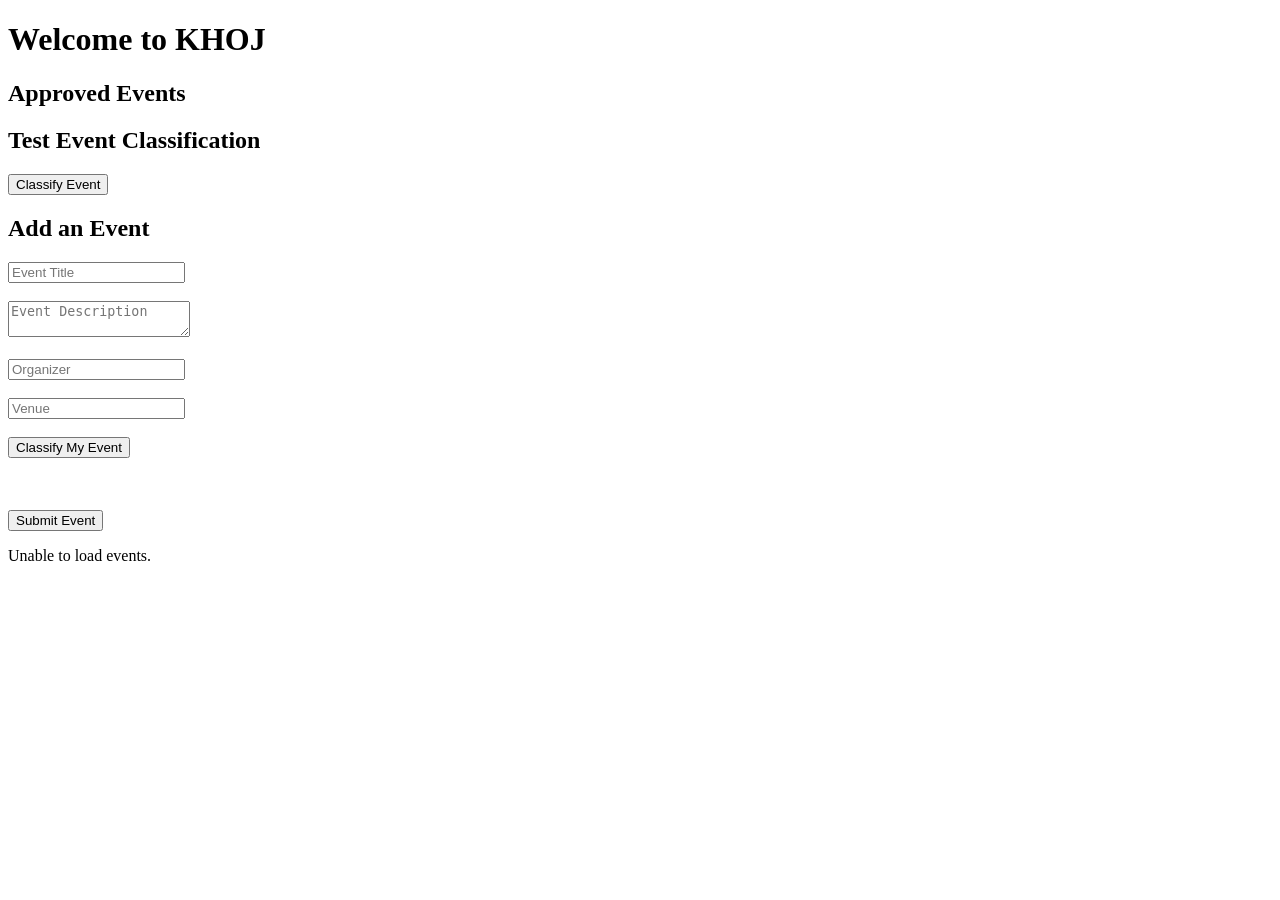
==== index.html @ 61b6f27c "Fix GitHub Pages deployment" ====
<!DOCTYPE html>
<html lang="en">
<head>
    <meta charset="UTF-8">
    <meta name="viewport" content="width=device-width, initial-scale=1.0">
    <title>KHOJ - Events</title>
</head>
<body>

    <h1>Welcome to KHOJ</h1>

    <h2>Approved Events</h2>
    <h2>Test Event Classification</h2>

<button onclick="classifyEvent()">Classify Event</button>

<p id="classificationResult"></p>



<h2>Add an Event</h2>

<input id="title" type="text" placeholder="Event Title">
<br><br>

<textarea id="description" placeholder="Event Description"></textarea>
<br><br>

<input id="organizer" type="text" placeholder="Organizer">
<br><br>

<input id="venue" type="text" placeholder="Venue">
<br><br>

<button onclick="classifyRealEvent()">Classify My Event</button>

<p id="realClassificationResult"></p>
<br><br>

<button onclick="submitEvent()">Submit Event</button>

<p id="submitResult"></p>

    <div id="events">
        Loading events...
    </div>

    <script>
        fetch("http://127.0.0.1:5000/events")
            .then(response => response.json())
            .then(data => {
                const eventsContainer = document.getElementById("events");

                eventsContainer.innerHTML = "";

                data.events.forEach(event => {
                    const eventCard = document.createElement("div");

                    eventCard.innerHTML = `
                        <h3>${event.title}</h3>
                        <p>${event.description}</p>
                        <p><b>Category:</b> ${event.category}</p>
                        <p><b>Date:</b> ${event.event_date}</p>
                        <p><b>Mode:</b> ${event.mode}</p>
                        <p><b>Organizer:</b> ${event.organizer}</p>
                        <p><b>Fee:</b> ${event.is_paid ? event.fee : "Free"}</p>
                        <a href="${event.registration_link}" target="_blank">
                            Register Here
                        </a>
                        <hr>
                    `;

                    eventsContainer.appendChild(eventCard);
                });
            })
            .catch(error => {
                document.getElementById("events").innerText =
                    "Unable to load events.";
                console.error(error);
            });
                    async function classifyEvent() {
            const response = await fetch(
                "http://http://localhost:5000/classify-event",
                {
                    method: "POST",
                    headers: {
                        "Content-Type": "application/json"
                    },
                    body: JSON.stringify({
                        title: "IGDTUW Robotics Workshop",
                        description: "A campus workshop",
                        organizer: "IGDTUW Student Club",
                        venue: "IGDTUW Auditorium"
                    })
                }
            );

            const data = await response.json();

            document.getElementById("classificationResult").innerText =
                "Event Type: " + data.event_type;
        }
                async function classifyRealEvent() {
            const response = await fetch(
                "http://127.0.0.1:5000/classify-event",
                {
                    method: "POST",
                    headers: {
                        "Content-Type": "application/json"
                    },
                    body: JSON.stringify({
                        title: document.getElementById("title").value,
                        description: document.getElementById("description").value,
                        organizer: document.getElementById("organizer").value,
                        venue: document.getElementById("venue").value
                    })
                }
            );

            const data = await response.json();

            document.getElementById("realClassificationResult").innerText =
                "Event Type: " + data.event_type;
        }
                async function submitEvent() {
            const response = await fetch(
                "http://127.0.0.1:5000/add-event",
                {
                    method: "POST",
                    headers: {
                        "Content-Type": "application/json"
                    },
                    body: JSON.stringify({
                        title: document.getElementById("title").value,
                        description: document.getElementById("description").value,
                        organizer: document.getElementById("organizer").value,
                        venue: document.getElementById("venue").value,
                        event_type: "University Event",
                        category: "Technology",
                        event_date: "2026-10-10T10:00:00+00:00",
                        registration_deadline: "2026-10-09T23:59:00+00:00",
                        mode: "Offline",
                        is_paid: false,
                        fee: 0,
                        official_link: "",
                        registration_link: "",
                        ai_summary: ""
                    })
                }
            );

            const data = await response.json();

            document.getElementById("submitResult").innerText =
                data.message;
        }
    </script>

</body>
</html>
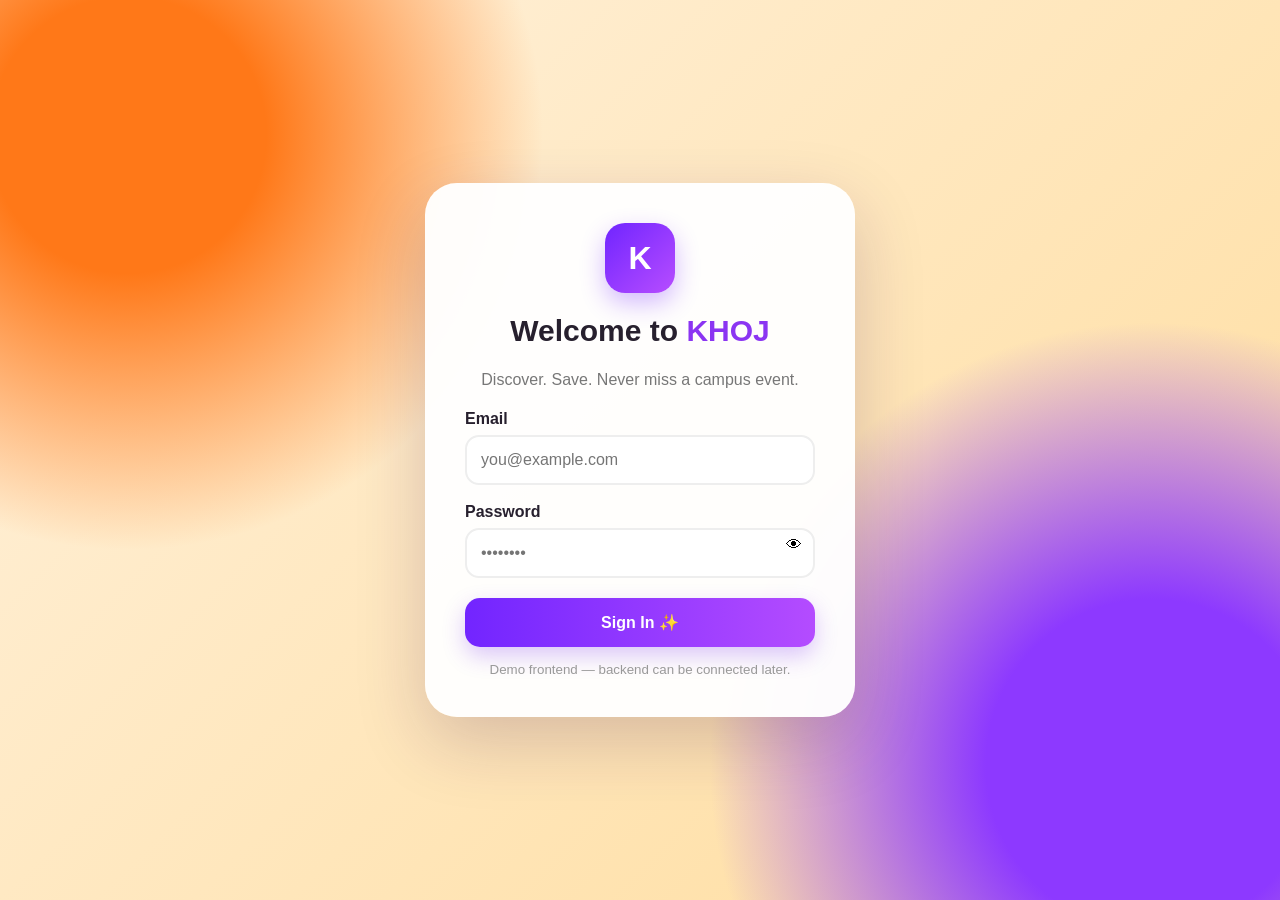
==== commit 532add96: "Add KHOJ website design" ====
--- a/index.html
+++ b/index.html
@@ -4,46 +4,1132 @@
     <meta charset="UTF-8">
     <meta name="viewport" content="width=device-width, initial-scale=1.0">
     <title>KHOJ - Events</title>
+    <style>
+        * {
+  box-sizing: border-box;
+}
+
+body {
+  margin: 0;
+  font-family: Arial, Helvetica, sans-serif;
+  color: #27202e;
+  background: #fff9f0;
+}
+
+button,
+input,
+textarea,
+select {
+  font: inherit;
+}
+
+button {
+  cursor: pointer;
+}
+
+.hidden {
+  display: none !important;
+}
+
+
+/* LOGIN */
+
+.login-page {
+  min-height: 100vh;
+  display: flex;
+  align-items: center;
+  justify-content: center;
+  padding: 25px;
+
+  background:
+    radial-gradient(circle at 10% 15%, #ff7818 0 10%, transparent 30%),
+    radial-gradient(circle at 90% 85%, #8d39ff 0 12%, transparent 32%),
+    linear-gradient(135deg, #fff2df, #ffdc9b);
+}
+
+.login-card {
+  width: min(430px, 100%);
+  background: rgba(255,255,255,.96);
+  padding: 40px;
+  border-radius: 32px;
+  text-align: center;
+
+  box-shadow: 0 25px 70px rgba(60,20,80,.20);
+
+  animation: pop .5s ease;
+}
+
+.login-logo {
+  width: 70px;
+  height: 70px;
+  margin: auto;
+
+  display: grid;
+  place-items: center;
+
+  color: white;
+  font-size: 32px;
+  font-weight: 900;
+
+  border-radius: 20px;
+
+  background: linear-gradient(135deg,#7025ff,#b74dff);
+
+  box-shadow: 0 10px 25px rgba(110,30,255,.3);
+}
+
+.login-card h1 {
+  font-size: 30px;
+}
+
+.login-card h1 span {
+  color: #8b35f2;
+}
+
+.login-card p {
+  color: #777;
+  line-height: 1.5;
+}
+
+.login-card label {
+  display: block;
+  text-align: left;
+  font-weight: bold;
+  margin: 18px 0 7px;
+}
+
+.login-card input {
+  width: 100%;
+  padding: 14px;
+
+  border: 2px solid #eee;
+  border-radius: 14px;
+  outline: none;
+}
+
+.login-card input:focus {
+  border-color: #9237f5;
+  box-shadow: 0 0 0 4px rgba(146,55,245,.1);
+}
+
+.password-wrap {
+  position: relative;
+}
+
+.password-wrap input {
+  padding-right: 50px;
+}
+
+.password-wrap button {
+  position: absolute;
+  right: 7px;
+  top: 7px;
+
+  border: 0;
+  background: transparent;
+}
+
+.gradient-btn {
+  width: 100%;
+  border: 0;
+
+  margin-top: 20px;
+  padding: 15px;
+
+  color: white;
+  font-weight: 900;
+
+  border-radius: 15px;
+
+  background: linear-gradient(90deg,#7225ff,#b44cff);
+
+  box-shadow: 0 9px 22px rgba(110,35,240,.25);
+
+  transition: .2s;
+}
+
+.gradient-btn:hover {
+  transform: translateY(-2px) scale(1.01);
+}
+
+.login-card small {
+  display: block;
+  color: #999;
+  margin-top: 15px;
+}
+
+
+/* NAVBAR */
+
+.navbar {
+  position: sticky;
+  top: 0;
+  z-index: 100;
+
+  min-height: 70px;
+
+  display: flex;
+  align-items: center;
+
+  gap: 18px;
+
+  padding: 10px 4%;
+
+  background: rgba(255,255,255,.95);
+
+  backdrop-filter: blur(15px);
+
+  border-bottom: 1px solid #eee;
+}
+
+.brand {
+  display: flex;
+  align-items: center;
+
+  gap: 9px;
+
+  color: #7035a7;
+  font-size: 21px;
+  font-weight: 900;
+}
+
+.brand-logo {
+  width: 38px;
+  height: 38px;
+
+  display: grid;
+  place-items: center;
+
+  color: white;
+
+  border-radius: 11px;
+
+  background: linear-gradient(135deg,#7425ff,#b44cff);
+}
+
+.navbar nav {
+  display: flex;
+  flex: 1;
+  gap: 4px;
+
+  overflow-x: auto;
+}
+
+.nav-btn {
+  border: 0;
+  background: transparent;
+
+  padding: 10px 13px;
+
+  border-radius: 13px;
+
+  color: #706775;
+
+  font-weight: bold;
+
+  white-space: nowrap;
+}
+
+.nav-btn:hover,
+.nav-btn.active {
+  color: #7426df;
+  background: #f0e3ff;
+}
+
+.nav-right {
+  position: relative;
+  display: flex;
+  gap: 8px;
+}
+
+.round-btn,
+.avatar {
+  width: 40px;
+  height: 40px;
+
+  border: 0;
+  border-radius: 50%;
+}
+
+.round-btn {
+  background: #f2eaff;
+}
+
+.avatar {
+  color: white;
+  background: #7437e5;
+  font-weight: bold;
+}
+
+.profile-menu {
+  position: absolute;
+
+  right: 0;
+  top: 48px;
+
+  width: 180px;
+
+  padding: 14px;
+
+  border-radius: 17px;
+
+  background: white;
+
+  box-shadow: 0 15px 40px rgba(0,0,0,.15);
+
+  display: none;
+}
+
+.profile-menu.show {
+  display: block;
+  animation: pop .2s;
+}
+
+.profile-menu button {
+  width: 100%;
+
+  margin-top: 10px;
+
+  border: 0;
+  border-radius: 10px;
+
+  padding: 10px;
+
+  color: #d33;
+  background: #fff0f0;
+}
+
+
+/* HERO */
+
+.hero {
+  position: relative;
+  overflow: hidden;
+
+  text-align: center;
+
+  padding: 50px 5% 40px;
+
+  background:
+    linear-gradient(145deg,#ff7418,#ffad5f 58%,#ffe77b);
+}
+
+.orange-ball {
+  position: absolute;
+  border-radius: 50%;
+  background: rgba(235,75,10,.25);
+}
+
+.ball-one {
+  width: 230px;
+  height: 230px;
+  right: -50px;
+  top: -90px;
+}
+
+.ball-two {
+  width: 160px;
+  height: 160px;
+  left: -60px;
+  bottom: -70px;
+}
+
+.hero-badge {
+  position: relative;
+
+  display: inline-block;
+
+  padding: 10px 18px;
+
+  border-radius: 30px;
+
+  color: #8531d9;
+  background: white;
+
+  font-weight: bold;
+
+  box-shadow: 0 6px 18px rgba(0,0,0,.08);
+}
+
+.hero h1 {
+  position: relative;
+
+  font-size: clamp(40px,7vw,65px);
+
+  margin: 22px 0 8px;
+}
+
+.hero h1 span {
+  color: #8b32ef;
+}
+
+.hero p {
+  position: relative;
+
+  max-width: 700px;
+
+  margin: auto;
+
+  line-height: 1.6;
+
+  color: #695c58;
+}
+
+.search-box {
+  position: relative;
+
+  max-width: 700px;
+
+  display: flex;
+  align-items: center;
+
+  gap: 8px;
+
+  margin: 25px auto 15px;
+
+  padding: 6px 15px;
+
+  border-radius: 17px;
+
+  background: white;
+
+  box-shadow: 0 8px 25px rgba(0,0,0,.12);
+}
+
+.search-box input {
+  width: 100%;
+
+  border: 0;
+  outline: 0;
+
+  padding: 13px;
+
+  background: transparent;
+}
+
+.event-switch {
+  display: inline-flex;
+
+  padding: 5px;
+
+  border-radius: 16px;
+
+  background: rgba(255,255,255,.7);
+}
+
+.switch-btn {
+  border: 0;
+
+  padding: 11px 17px;
+
+  border-radius: 11px;
+
+  background: transparent;
+
+  font-weight: bold;
+}
+
+.switch-btn.active {
+  color: #7425dc;
+  background: white;
+}
+
+.categories {
+  display: flex;
+  justify-content: center;
+  flex-wrap: wrap;
+
+  gap: 8px;
+
+  margin-top: 25px;
+}
+
+.category {
+  border: 0;
+
+  padding: 10px 16px;
+
+  border-radius: 25px;
+
+  background: white;
+
+  font-weight: bold;
+
+  box-shadow: 0 4px 12px rgba(0,0,0,.07);
+
+  transition: .2s;
+}
+
+.category:hover {
+  transform: translateY(-3px);
+}
+
+.category.active {
+  color: white;
+
+  background: linear-gradient(90deg,#7525ff,#b24aff);
+}
+
+
+/* CONTENT */
+
+.content {
+  max-width: 1250px;
+
+  margin: auto;
+
+  padding: 35px 5%;
+}
+
+.section-heading {
+  display: flex;
+  align-items: center;
+  justify-content: space-between;
+
+  margin-bottom: 20px;
+}
+
+.section-heading h2 {
+  margin: 0;
+  font-size: 27px;
+}
+
+.view-all {
+  border: 0;
+  background: transparent;
+
+  color: #7928dd;
+
+  font-weight: bold;
+}
+
+
+/* EVENT CARDS */
+
+.events-grid {
+  display: grid;
+
+  grid-template-columns: repeat(2,minmax(0,1fr));
+
+  gap: 20px;
+}
+
+.event-card {
+  background: white;
+
+  padding: 18px;
+
+  border-radius: 22px;
+
+  border-top: 6px solid #8438ee;
+
+  box-shadow: 0 8px 25px rgba(60,35,80,.10);
+
+  transition: .25s;
+
+  animation: pop .35s ease;
+}
+
+.event-card:nth-child(2) {
+  border-color: #45d4ac;
+}
+
+.event-card:nth-child(3) {
+  border-color: #ffb348;
+}
+
+.event-card:nth-child(4) {
+  border-color: #63a4ff;
+}
+
+.event-card:hover {
+  transform: translateY(-6px);
+
+  box-shadow: 0 17px 35px rgba(60,35,80,.15);
+}
+
+.event-top {
+  display: flex;
+  justify-content: space-between;
+}
+
+.event-category {
+  padding: 7px 12px;
+
+  border-radius: 20px;
+
+  color: white;
+
+  background: #8438ee;
+
+  font-size: 12px;
+  font-weight: bold;
+}
+
+.save-btn {
+  width: 37px;
+  height: 37px;
+
+  border: 0;
+
+  border-radius: 50%;
+
+  background: #fff0f6;
+
+  font-size: 20px;
+}
+
+.save-btn.saved {
+  background: #eadcff;
+}
+
+.event-card h3 {
+  margin: 14px 0 10px;
+}
+
+.event-info {
+  color: #777;
+
+  font-size: 14px;
+
+  line-height: 1.9;
+}
+
+.tags {
+  display: flex;
+  flex-wrap: wrap;
+
+  gap: 6px;
+
+  margin: 12px 0;
+}
+
+.tag {
+  padding: 5px 9px;
+
+  border-radius: 12px;
+
+  background: #f5f1f7;
+
+  font-size: 11px;
+}
+
+.prize {
+  padding: 10px;
+
+  margin-bottom: 10px;
+
+  border-radius: 12px;
+
+  background: #fff8e5;
+
+  font-weight: bold;
+}
+
+.details-btn {
+  width: 100%;
+
+  border: 0;
+
+  padding: 13px;
+
+  border-radius: 14px;
+
+  color: white;
+
+  background: linear-gradient(90deg,#7526ff,#b34cff);
+
+  font-weight: bold;
+}
+
+
+/* PAGES */
+
+.page {
+  display: none;
+
+  min-height: 80vh;
+
+  padding: 45px 5%;
+}
+
+.active-page {
+  display: block;
+}
+
+.page-container,
+.form-container {
+  max-width: 900px;
+
+  margin: auto;
+
+  padding: 30px;
+
+  border-radius: 25px;
+
+  background: white;
+
+  box-shadow: 0 10px 30px rgba(0,0,0,.08);
+}
+
+.page-container .events-grid {
+  margin-top: 25px;
+}
+
+.page-icon {
+  font-size: 50px;
+}
+
+.form-container input,
+.form-container textarea,
+.form-container select {
+  width: 100%;
+
+  margin: 7px 0;
+
+  padding: 14px;
+
+  border: 2px solid #eee;
+
+  border-radius: 14px;
+
+  outline: none;
+}
+
+.form-container textarea {
+  min-height: 130px;
+  resize: vertical;
+}
+
+.admin-box {
+  display: flex;
+
+  gap: 15px;
+
+  padding: 18px;
+
+  margin-top: 12px;
+
+  border-radius: 17px;
+
+  background: #faf6ff;
+}
+
+
+/* EMPTY */
+
+.empty {
+  grid-column: 1/-1;
+
+  padding: 60px 20px;
+
+  border-radius: 25px;
+
+  text-align: center;
+
+  background: white;
+}
+
+.empty-icon {
+  font-size: 55px;
+}
+
+
+/* TOAST */
+
+#toast {
+  position: fixed;
+
+  z-index: 9999;
+
+  left: 50%;
+  bottom: 25px;
+
+  transform: translate(-50%,30px);
+
+  padding: 13px 20px;
+
+  border-radius: 30px;
+
+  color: white;
+
+  background: #29212f;
+
+  opacity: 0;
+
+  pointer-events: none;
+
+  transition: .3s;
+}
+
+#toast.show {
+  opacity: 1;
+
+  transform: translate(-50%,0);
+}
+
+
+/* BUBBLES */
+
+.bubble {
+  position: fixed;
+
+  z-index: 99999;
+
+  width: 10px;
+  height: 10px;
+
+  border-radius: 50%;
+
+  background: #a949ff;
+
+  pointer-events: none;
+
+  animation: bubble .7s ease-out forwards;
+}
+
+@keyframes bubble {
+
+  to {
+    opacity: 0;
+
+    transform:
+      translate(var(--x),var(--y))
+      scale(2);
+  }
+
+}
+
+@keyframes pop {
+
+  from {
+    opacity: 0;
+    transform: scale(.94);
+  }
+
+  to {
+    opacity: 1;
+    transform: scale(1);
+  }
+
+}
+
+
+/* MOBILE */
+
+@media(max-width:800px) {
+
+  .navbar {
+    flex-wrap: wrap;
+
+    padding: 9px 12px;
+  }
+
+  .brand {
+    width: 100%;
+  }
+
+  .navbar nav {
+    width: 100%;
+
+    order: 3;
+  }
+
+  .nav-right {
+    position: absolute;
+
+    right: 10px;
+    top: 10px;
+  }
+
+  .hero {
+    padding: 35px 14px;
+  }
+
+  .hero h1 {
+    font-size: 40px;
+  }
+
+  .categories {
+    justify-content: flex-start;
+
+    flex-wrap: nowrap;
+
+    overflow-x: auto;
+
+    padding-bottom: 8px;
+  }
+
+  .category {
+    white-space: nowrap;
+  }
+
+  .events-grid {
+    grid-template-columns: 1fr;
+  }
+
+  .content {
+    padding: 28px 13px;
+  }
+
+  .page {
+    padding: 25px 13px;
+  }
+
+  .page-container,
+  .form-container {
+    padding: 22px;
+  }
+
+}
+    </style>
 </head>
 <body>
 
-    <h1>Welcome to KHOJ</h1>
-
-    <h2>Approved Events</h2>
-    <h2>Test Event Classification</h2>
-
-<button onclick="classifyEvent()">Classify Event</button>
-
-<p id="classificationResult"></p>
-
-
-
-<h2>Add an Event</h2>
-
-<input id="title" type="text" placeholder="Event Title">
-<br><br>
-
-<textarea id="description" placeholder="Event Description"></textarea>
-<br><br>
-
-<input id="organizer" type="text" placeholder="Organizer">
-<br><br>
-
-<input id="venue" type="text" placeholder="Venue">
-<br><br>
-
-<button onclick="classifyRealEvent()">Classify My Event</button>
-
-<p id="realClassificationResult"></p>
-<br><br>
-
-<button onclick="submitEvent()">Submit Event</button>
-
-<p id="submitResult"></p>
-
-    <div id="events">
-        Loading events...
+    <!DOCTYPE html>
+<html lang="en">
+<head>
+  <meta charset="UTF-8">
+  <meta name="viewport" content="width=device-width, initial-scale=1.0">
+  <title>KHOJ — Campus Events</title>
+  <link rel="stylesheet" href="style.css">
+</head>
+
+<body>
+
+<!-- LOGIN -->
+<div id="loginPage" class="login-page">
+  <div class="login-card">
+    <div class="login-logo">K</div>
+    <h1>Welcome to <span>KHOJ</span></h1>
+    <p>Discover. Save. Never miss a campus event.</p>
+
+    <form id="loginForm">
+      <label>Email</label>
+      <input id="email" type="email" placeholder="you@example.com" required>
+
+      <label>Password</label>
+      <div class="password-wrap">
+        <input id="password" type="password" placeholder="••••••••" required>
+        <button type="button" id="togglePassword">👁</button>
+      </div>
+
+      <button class="gradient-btn" type="submit">Sign In ✨</button>
+    </form>
+
+    <small>Demo frontend — backend can be connected later.</small>
+  </div>
+</div>
+
+
+<!-- APP -->
+<div id="app" class="hidden">
+
+  <!-- NAVBAR -->
+  <header class="navbar">
+
+    <div class="brand">
+      <div class="brand-logo">K</div>
+      <span>KHOJ</span>
     </div>
+
+    <nav>
+      <button class="nav-btn active" data-page="home">🏠 Home</button>
+      <button class="nav-btn" data-page="university">🎓 University</button>
+      <button class="nav-btn" data-page="external">🌎 External</button>
+      <button class="nav-btn" data-page="saved">💜 Saved</button>
+      <button class="nav-btn" data-page="submit">➕ Submit</button>
+      <button class="nav-btn" data-page="admin">⚙️ Admin</button>
+    </nav>
+
+    <div class="nav-right">
+      <button id="soundBtn" class="round-btn">🔊</button>
+
+      <button id="profileBtn" class="avatar">PS</button>
+
+      <div id="profileMenu" class="profile-menu">
+        <b>My Account</b>
+        <button id="logoutBtn">🚪 Sign Out</button>
+      </div>
+    </div>
+
+  </header>
+
+
+  <!-- HOME -->
+  <section id="home" class="page active-page">
+
+    <div class="hero">
+
+      <div class="orange-ball ball-one"></div>
+      <div class="orange-ball ball-two"></div>
+
+      <div class="hero-badge">✨ AI-Powered Campus Events</div>
+
+      <h1>Your Campus, <span>Amplified.</span></h1>
+
+      <p>
+        Never miss a hackathon, fest, workshop or deadline again.
+        Discover, save and register — all in one place.
+      </p>
+
+      <div class="search-box">
+        🔎
+        <input id="searchInput"
+          type="text"
+          placeholder="Search events, clubs, categories...">
+      </div>
+
+      <div class="event-switch">
+        <button class="switch-btn active">🎓 University Events</button>
+        <button class="switch-btn">🌎 External Events</button>
+      </div>
+
+      <div class="categories">
+        <button class="category active" data-category="All">🌈 All</button>
+        <button class="category" data-category="Hackathon">⚡ Hackathon</button>
+        <button class="category" data-category="Workshop">🛠 Workshop</button>
+        <button class="category" data-category="Competition">🏆 Competition</button>
+        <button class="category" data-category="Fest">🎉 Fest</button>
+        <button class="category" data-category="Research">🔬 Research</button>
+        <button class="category" data-category="Internship">💼 Internship</button>
+        <button class="category" data-category="Seminar">🎤 Seminar</button>
+      </div>
+
+    </div>
+
+
+    <div class="content">
+
+      <div class="section-heading">
+        <h2>⭐ Featured Events</h2>
+        <button class="view-all">View all →</button>
+      </div>
+
+      <div id="eventsGrid" class="events-grid"></div>
+
+    </div>
+
+  </section>
+
+
+  <!-- UNIVERSITY -->
+  <section id="university" class="page">
+
+    <div class="page-container">
+      <div class="page-icon">🎓</div>
+      <h1>University Events</h1>
+      <p>Discover events happening across your university.</p>
+
+      <div id="universityGrid" class="events-grid"></div>
+    </div>
+
+  </section>
+
+
+  <!-- EXTERNAL -->
+  <section id="external" class="page">
+
+    <div class="page-container">
+      <div class="page-icon">🌎</div>
+      <h1>External Events</h1>
+      <p>Explore opportunities beyond your campus.</p>
+
+      <div id="externalGrid" class="events-grid"></div>
+    </div>
+
+  </section>
+
+
+  <!-- SAVED -->
+  <section id="saved" class="page">
+
+    <div class="page-container">
+      <div class="page-icon">💜</div>
+      <h1>Saved Events</h1>
+      <p>Your favourite events will appear here.</p>
+
+      <div id="savedGrid" class="events-grid"></div>
+    </div>
+
+  </section>
+
+
+  <!-- SUBMIT -->
+  <section id="submit" class="page">
+
+    <div class="form-container">
+
+      <div class="page-icon">➕</div>
+
+      <h1>Submit an Event</h1>
+      <p>Share a useful opportunity with students.</p>
+
+      <input placeholder="Event name">
+      <input placeholder="Organizer">
+      <input type="date">
+      <input placeholder="Location">
+
+      <select>
+        <option>Hackathon</option>
+        <option>Workshop</option>
+        <option>Competition</option>
+        <option>Fest</option>
+        <option>Research</option>
+        <option>Internship</option>
+        <option>Seminar</option>
+      </select>
+
+      <textarea placeholder="Describe your event..."></textarea>
+
+      <button id="submitEvent" class="gradient-btn">
+        Submit Event 🚀
+      </button>
+
+    </div>
+
+  </section>
+
+
+  <!-- ADMIN -->
+  <section id="admin" class="page">
+
+    <div class="page-container">
+
+      <div class="page-icon">⚙️</div>
+
+      <h1>Admin Dashboard</h1>
+      <p>Manage submitted campus events.</p>
+
+      <div class="admin-box">
+        <span>🟢</span>
+        <div>
+          <b>Event Approval</b>
+          <p>Connect this to your existing backend approval API.</p>
+        </div>
+      </div>
+
+      <div class="admin-box">
+        <span>🔴</span>
+        <div>
+          <b>Event Rejection</b>
+          <p>Connect this to your existing backend rejection API.</p>
+        </div>
+      </div>
+
+    </div>
+
+  </section>
+
+</div>
+
+
+<div id="toast"></div>
+
+<script src="script.js"></script>
+
+</body>
+</html>
 
     <script>
         fetch("http://127.0.0.1:5000/events")
